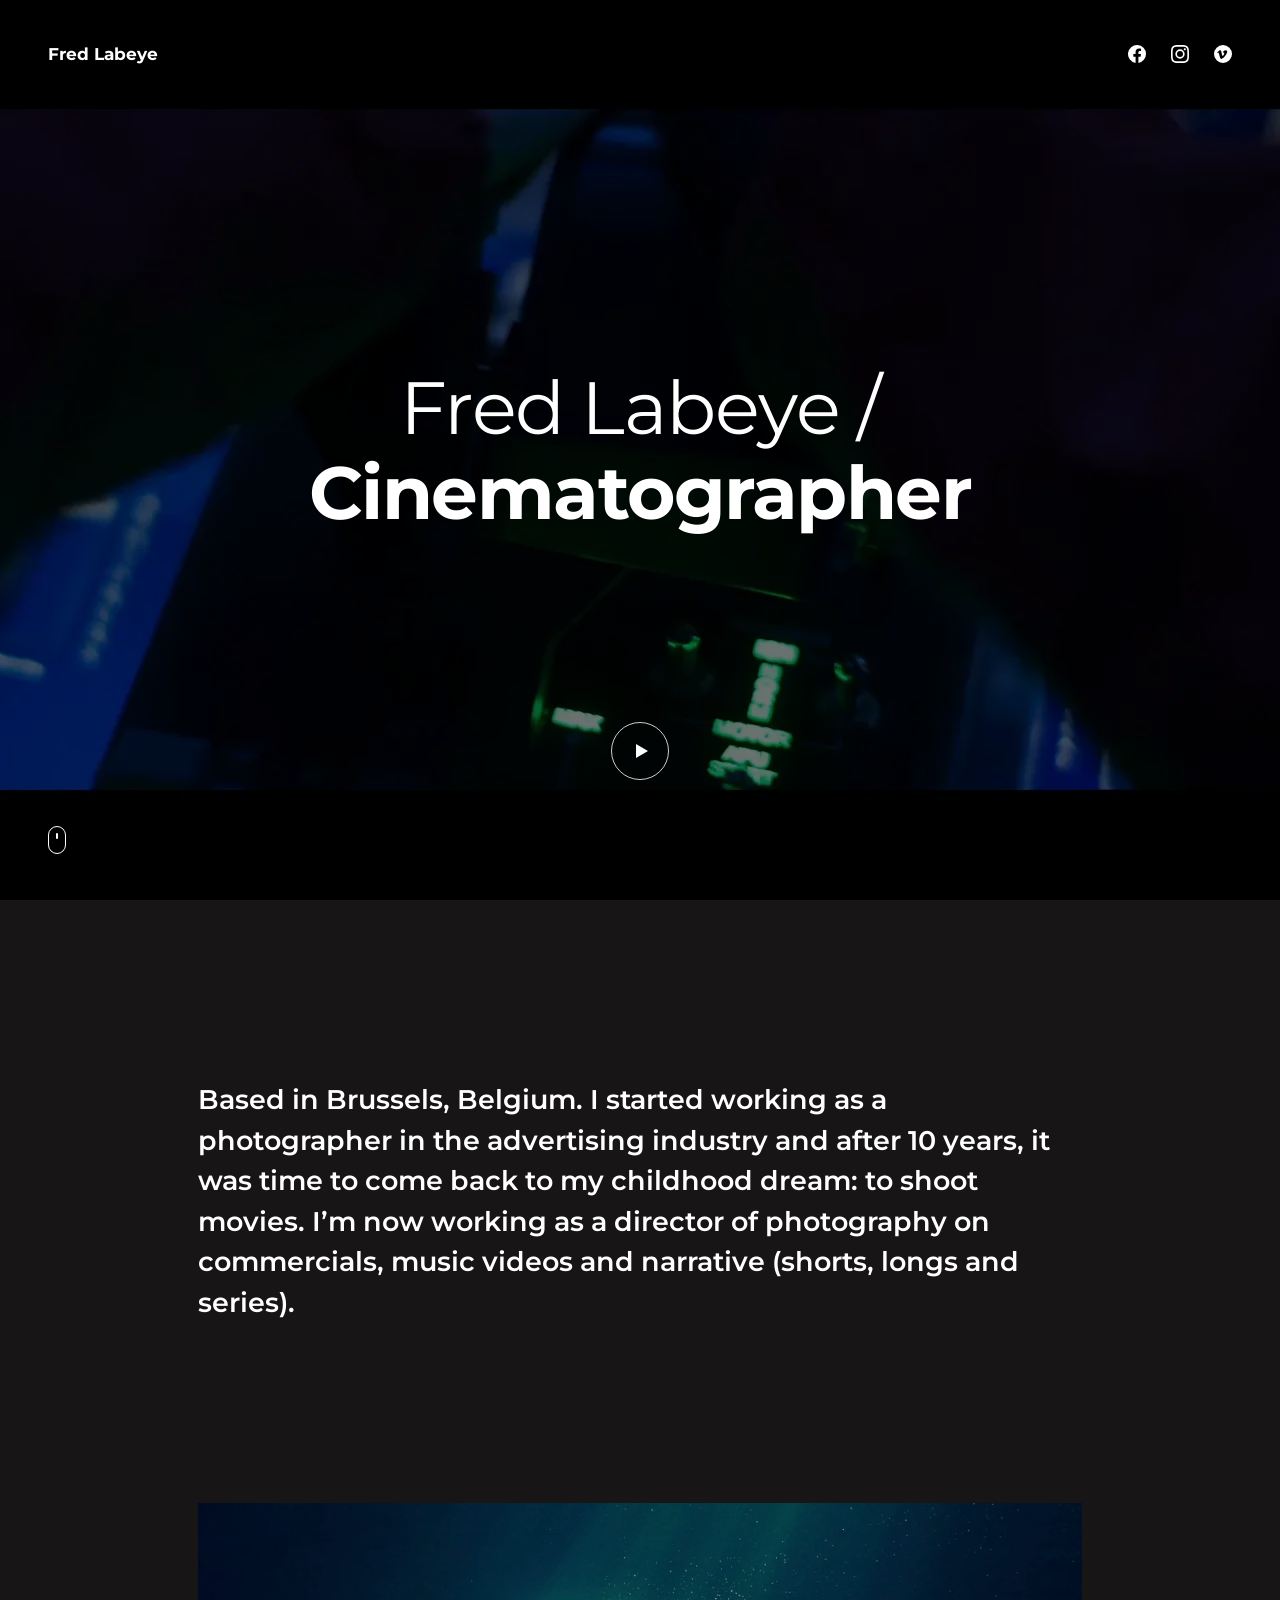
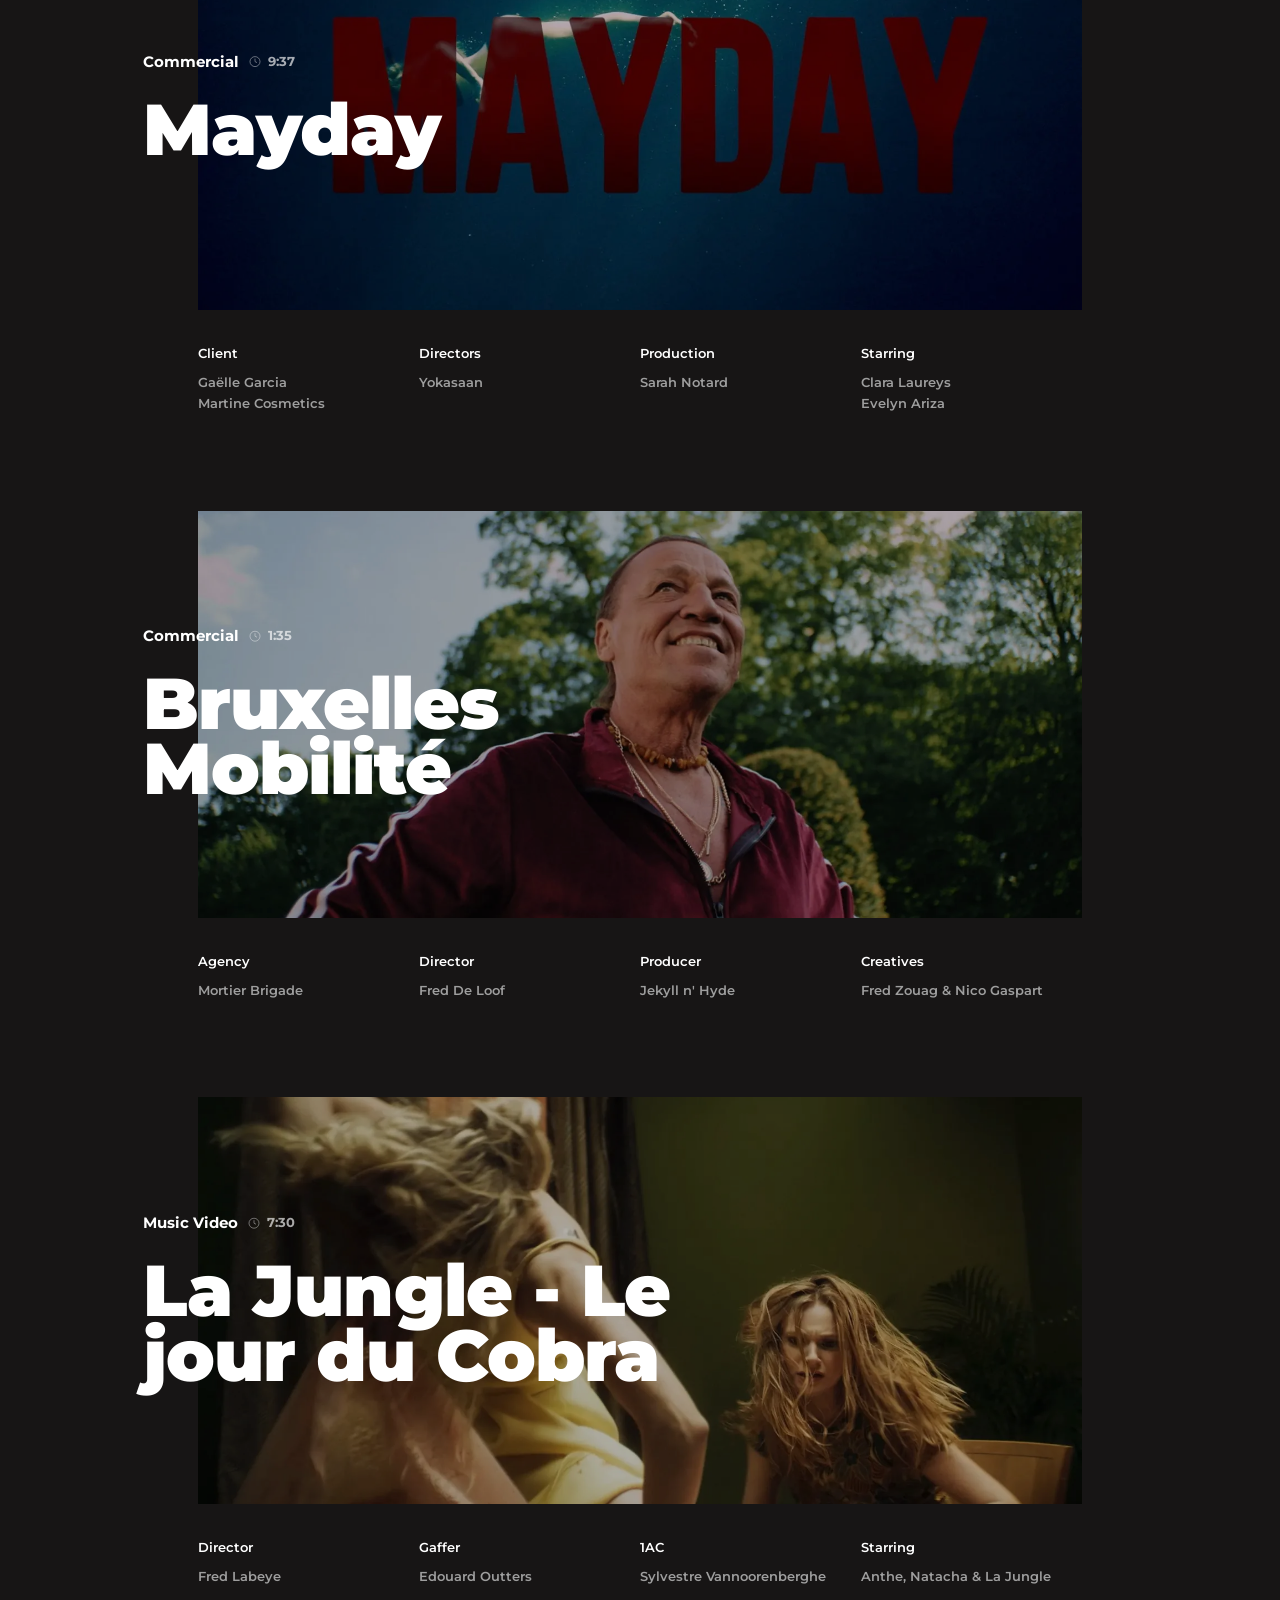
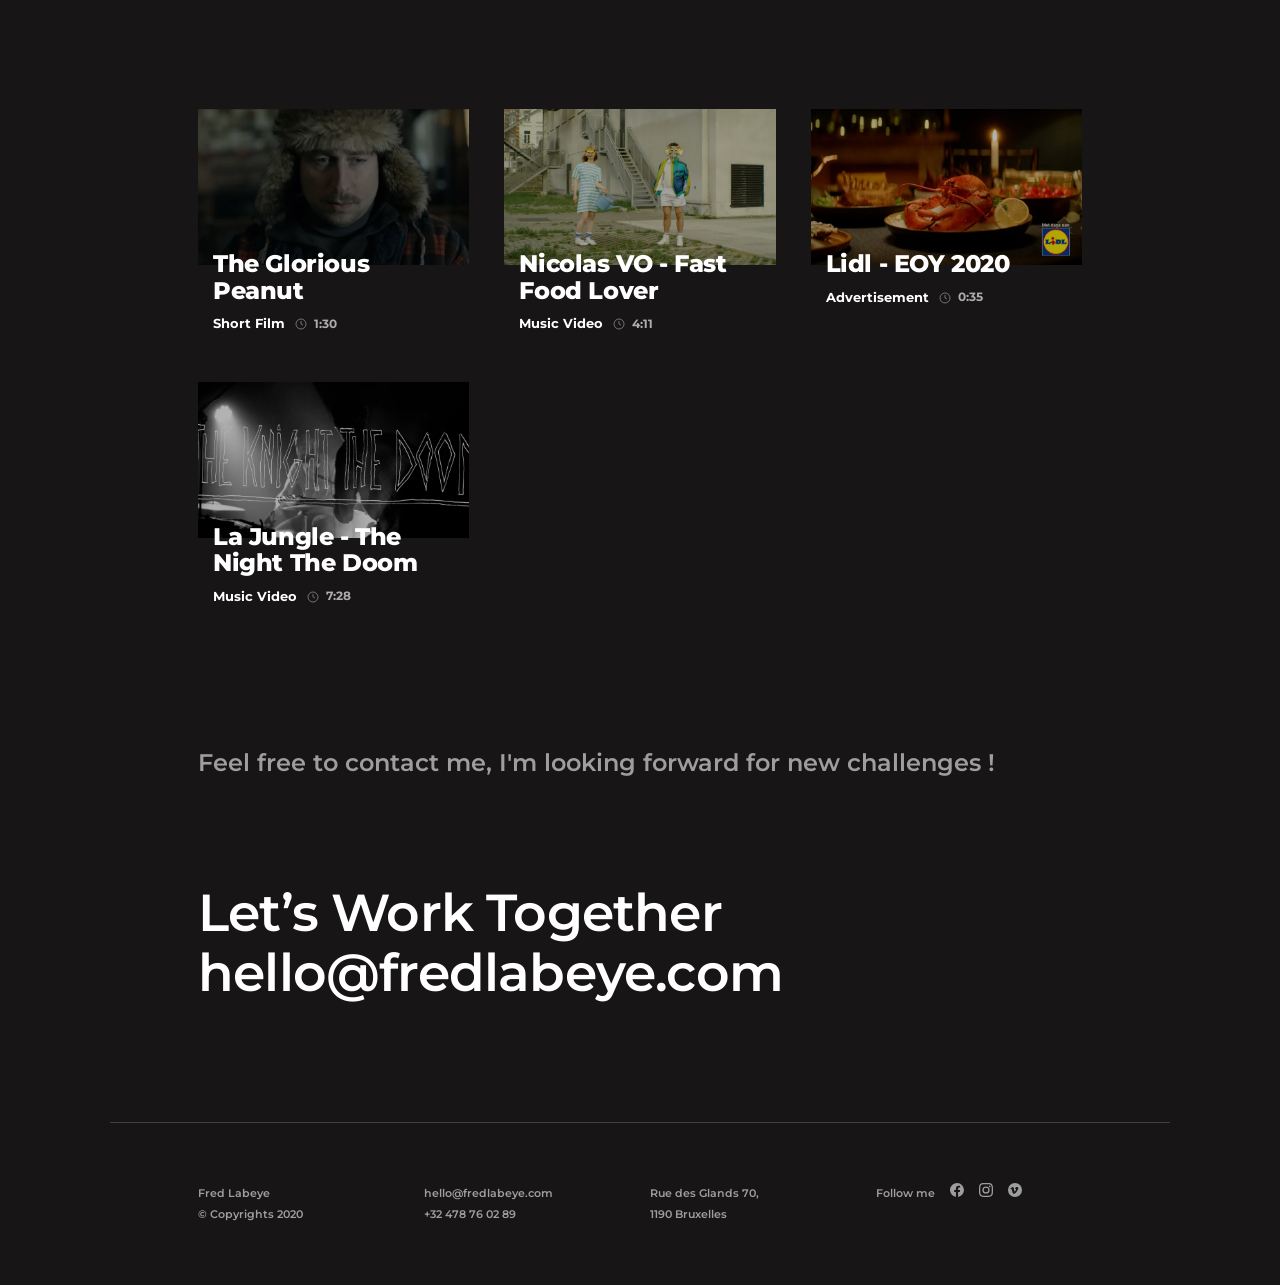
==== index.html @ 817fdd78 "Site statique fredlabeye.com : recopie à l'identique Page unique (reel, présentation, 3 projets mis " ====
<!doctype html>
<html lang="en">
<head>
<meta charset="utf-8">
<meta name="viewport" content="width=device-width, initial-scale=1">
<title>Fred Labeye - Cinematographer</title>
<meta name="description" content="Fred Labeye - Cinematographer - Director of photography. Based in Belgium, Brussels. Working on commercials, music videos and narrative (shorts, longs and series).">
<link rel="canonical" href="https://fredlabeye.com/">
<meta name="robots" content="index, follow, max-image-preview:large">
<meta property="og:type" content="website">
<meta property="og:title" content="Fred Labeye - Cinematographer">
<meta property="og:description" content="Fred Labeye - Cinematographer - Director of photography. Based in Belgium, Brussels. Working on commercials, music videos and narrative (shorts, longs and series).">
<meta property="og:url" content="https://fredlabeye.com/">
<meta property="og:image" content="https://fredlabeye.com/assets/img/og-image.jpg">
<meta name="twitter:card" content="summary_large_image">
<meta name="theme-color" content="#171515">
<link rel="icon" type="image/png" sizes="32x32" href="/favicon-32.png">
<link rel="apple-touch-icon" href="/apple-touch-icon.png">
<link rel="preload" href="/assets/fonts/montserrat-latin-600-normal.woff2" as="font" type="font/woff2" crossorigin>
<link rel="stylesheet" href="/assets/css/site.css?v=1">
<script type="application/ld+json">{"@context": "https://schema.org", "@type": "Person", "name": "Fred Labeye", "jobTitle": "Cinematographer – Director of photography", "url": "https://fredlabeye.com/", "email": "hello@fredlabeye.com", "telephone": "+32478760289", "address": {"@type": "PostalAddress", "streetAddress": "Rue des Glands 70", "postalCode": "1190", "addressLocality": "Bruxelles", "addressCountry": "BE"}, "sameAs": ["https://www.facebook.com/fred.labeye", "https://www.instagram.com/fredlabeye/", "https://vimeo.com/fredlabeye"], "worksFor": {"@type": "Organization", "name": "Jekyll N'Hyde", "url": "https://jekyllnhyde.com/"}, "subjectOf": [{"@type": "CreativeWork", "name": "Mayday", "genre": "Commercial", "url": "https://vimeo.com/953540602"}, {"@type": "CreativeWork", "name": "Bruxelles Mobilité", "genre": "Commercial", "url": "https://vimeo.com/566563575"}, {"@type": "CreativeWork", "name": "La Jungle - Le jour du Cobra", "genre": "Music Video", "url": "https://vimeo.com/566570354"}, {"@type": "CreativeWork", "name": "The Glorious Peanut", "genre": "Short Film", "url": "https://vimeo.com/425478869"}, {"@type": "CreativeWork", "name": "Nicolas VO - Fast Food Lover", "genre": "Music Video", "url": "https://vimeo.com/538309460"}, {"@type": "CreativeWork", "name": "Lidl - EOY 2020", "genre": "Advertisement", "url": "https://vimeo.com/538312959"}, {"@type": "CreativeWork", "name": "La Jungle - The Night The Doom", "genre": "Music Video", "url": "https://vimeo.com/538573461"}]}</script>
</head>
<body>
<header class="header"><a class="name" href="/">Fred Labeye</a><nav class="social" aria-label="Social"><a href="https://www.facebook.com/fred.labeye" target="_blank" rel="noopener" aria-label="Facebook"><svg class="icon" viewBox="0 0 24 24" aria-hidden="true"><path d="M24 12a12 12 0 1 0-13.9 11.9v-8.4H7.1V12h3V9.4c0-3 1.8-4.7 4.6-4.7 1.3 0 2.7.2 2.7.2v3h-1.5c-1.5 0-2 .9-2 1.9V12h3.4l-.5 3.5h-2.9v8.4A12 12 0 0 0 24 12z"/></svg></a><a href="https://www.instagram.com/fredlabeye/" target="_blank" rel="noopener" aria-label="Instagram"><svg class="icon" viewBox="0 0 24 24" aria-hidden="true"><path d="M12 2.2c3.2 0 3.6 0 4.8.1 3.3.1 4.8 1.7 4.9 4.9.1 1.3.1 1.6.1 4.8s0 3.6-.1 4.8c-.1 3.2-1.7 4.8-4.9 4.9-1.3.1-1.6.1-4.8.1s-3.6 0-4.8-.1c-3.3-.1-4.8-1.7-4.9-4.9C2.2 15.6 2.2 15.2 2.2 12s0-3.6.1-4.8C2.4 3.9 3.9 2.4 7.2 2.3 8.4 2.2 8.8 2.2 12 2.2zM12 0C8.7 0 8.3 0 7.1.1 2.7.3.3 2.7.1 7.1 0 8.3 0 8.7 0 12s0 3.7.1 4.9c.2 4.4 2.6 6.8 7 7 1.2.1 1.6.1 4.9.1s3.7 0 4.9-.1c4.4-.2 6.8-2.6 7-7 .1-1.2.1-1.6.1-4.9s0-3.7-.1-4.9c-.2-4.4-2.6-6.8-7-7C15.7 0 15.3 0 12 0zm0 5.8a6.2 6.2 0 1 0 0 12.4 6.2 6.2 0 0 0 0-12.4zM12 16a4 4 0 1 1 0-8 4 4 0 0 1 0 8zm6.4-11.8a1.4 1.4 0 1 0 0 2.9 1.4 1.4 0 0 0 0-2.9z"/></svg></a><a href="https://vimeo.com/fredlabeye" target="_blank" rel="noopener" aria-label="Vimeo"><svg class="icon" viewBox="0 0 24 24" aria-hidden="true"><path d="M12 0a12 12 0 1 0 0 24 12 12 0 0 0 0-24zm5.6 9.1c-.1 1.4-1 3.3-2.9 5.7-1.9 2.5-3.5 3.7-4.8 3.7-.8 0-1.5-.7-2-2.2l-1.1-4c-.4-1.5-.8-2.2-1.3-2.2-.1 0-.4.2-1 .7l-.6-.8c.7-.6 1.3-1.2 2-1.8.9-.8 1.6-1.2 2-1.2 1.1-.1 1.7.6 2 2.2.3 1.7.5 2.8.6 3.2.3 1.4.7 2.1 1 2.1.3 0 .7-.4 1.3-1.3.6-.9.9-1.6.9-2.1.1-.8-.2-1.2-.9-1.2-.3 0-.7.1-1 .2.7-2.2 2-3.2 3.9-3.2 1.4.1 2 1 1.9 2.4z"/></svg></a></nav></header>
<main>
<section class="reel" data-full="assets/media/reel.mp4" tabindex="0" aria-label="Play the showreel with sound">
<img class="reel-poster" src="assets/img/reel-poster.webp" alt="" fetchpriority="high"><video autoplay muted loop playsinline src="assets/media/reel-bg.mp4"></video>
<h1 class="reel-title"><span class="t1">Fred Labeye /</span><span class="t2">Cinematographer</span></h1>
<span class="reel-play" aria-hidden="true"></span>
<span class="reel-scroll" aria-hidden="true"></span>
<button class="reel-close" aria-label="Close the showreel">&times;</button>
</section>
<section class="about wrap"><p>Based in Brussels, Belgium. I started working as a photographer in the advertising industry and after 10 years, it was time to come back to my childhood dream: to shoot movies. I’m now working as a director of photography on commercials, music videos and narrative (shorts, longs and series).</p></section>
<section class="featured wrap" aria-label="Featured work">
<article class="case">
<a class="preview" href="https://vimeo.com/953540602" data-preview data-vimeo="953540602" aria-label="Play Mayday">
<div class="media"><img src="assets/img/mayday.webp" width="1595" height="900" loading="lazy" decoding="async" alt="Mayday – commercial, cinematography by Fred Labeye"><video muted loop playsinline preload="none" data-src="assets/media/mayday.mp4"></video></div>
<div class="case-title"><div class="type-length"><span class="type">Commercial</span><span class="length"><svg viewBox="0 0 24 24" aria-hidden="true" fill="none" stroke="currentColor" stroke-width="2"><circle cx="12" cy="12" r="10"/><path d="M12 6v6l4 2"/></svg>9:37</span></div><h2>Mayday</h2></div>
</a>
<div class="infos"><div class="col"><span class="cap">Client</span><span class="val">Gaëlle Garcia</span><span class="val">Martine Cosmetics</span></div><div class="col"><span class="cap">Directors</span><span class="val">Yokasaan</span></div><div class="col"><span class="cap">Production</span><span class="val">Sarah Notard</span></div><div class="col"><span class="cap">Starring</span><span class="val">Clara Laureys</span><span class="val">Evelyn Ariza</span></div></div>
</article><article class="case">
<a class="preview" href="https://vimeo.com/566563575" data-preview data-vimeo="566563575" aria-label="Play Bruxelles Mobilité">
<div class="media"><img src="assets/img/bruxelles-mobilite.webp" width="1593" height="900" loading="lazy" decoding="async" alt="Bruxelles Mobilité – commercial, cinematography by Fred Labeye"><video muted loop playsinline preload="none" data-src="assets/media/bruxelles-mobilite.mp4"></video></div>
<div class="case-title"><div class="type-length"><span class="type">Commercial</span><span class="length"><svg viewBox="0 0 24 24" aria-hidden="true" fill="none" stroke="currentColor" stroke-width="2"><circle cx="12" cy="12" r="10"/><path d="M12 6v6l4 2"/></svg>1:35</span></div><h2>Bruxelles Mobilité</h2></div>
</a>
<div class="infos"><div class="col"><span class="cap">Agency</span><span class="val">Mortier Brigade</span></div><div class="col"><span class="cap">Director</span><span class="val">Fred De Loof</span></div><div class="col"><span class="cap">Producer</span><span class="val">Jekyll n&#x27; Hyde</span></div><div class="col"><span class="cap">Creatives</span><span class="val">Fred Zouag &amp; Nico Gaspart</span></div></div>
</article><article class="case">
<a class="preview" href="https://vimeo.com/566570354" data-preview data-vimeo="566570354" aria-label="Play La Jungle - Le jour du Cobra">
<div class="media"><img src="assets/img/la-jungle-le-jour-du-cobra.webp" width="1595" height="900" loading="lazy" decoding="async" alt="La Jungle - Le jour du Cobra – music video, cinematography by Fred Labeye"><video muted loop playsinline preload="none" data-src="assets/media/la-jungle-le-jour-du-cobra.mp4"></video></div>
<div class="case-title"><div class="type-length"><span class="type">Music Video</span><span class="length"><svg viewBox="0 0 24 24" aria-hidden="true" fill="none" stroke="currentColor" stroke-width="2"><circle cx="12" cy="12" r="10"/><path d="M12 6v6l4 2"/></svg>7:30</span></div><h2>La Jungle - Le jour du Cobra</h2></div>
</a>
<div class="infos"><div class="col"><span class="cap">Director</span><span class="val">Fred Labeye</span></div><div class="col"><span class="cap">Gaffer</span><span class="val">Edouard Outters</span></div><div class="col"><span class="cap">1AC</span><span class="val">Sylvestre Vannoorenberghe</span></div><div class="col"><span class="cap">Starring</span><span class="val">Anthe, Natacha &amp; La Jungle</span></div></div>
</article>
</section>
<section class="others wrap" aria-label="More work">
<a class="thumb" href="https://vimeo.com/425478869" data-preview data-vimeo="425478869" aria-label="Play The Glorious Peanut">
<div class="media"><img src="assets/img/the-glorious-peanut.webp" width="800" height="452" loading="lazy" decoding="async" alt="The Glorious Peanut – short film, cinematography by Fred Labeye"><video muted loop playsinline preload="none" data-src="assets/media/the-glorious-peanut.mp4"></video></div>
<h3>The Glorious Peanut</h3><div class="type-length"><span class="type">Short Film</span><span class="length"><svg viewBox="0 0 24 24" aria-hidden="true" fill="none" stroke="currentColor" stroke-width="2"><circle cx="12" cy="12" r="10"/><path d="M12 6v6l4 2"/></svg>1:30</span></div>
</a><a class="thumb" href="https://vimeo.com/538309460" data-preview data-vimeo="538309460" aria-label="Play Nicolas VO - Fast Food Lover">
<div class="media"><img src="assets/img/nicolas-vo-fast-food-lover.webp" width="800" height="452" loading="lazy" decoding="async" alt="Nicolas VO - Fast Food Lover – music video, cinematography by Fred Labeye"><video muted loop playsinline preload="none" data-src="assets/media/nicolas-vo-fast-food-lover.mp4"></video></div>
<h3>Nicolas VO - Fast Food Lover</h3><div class="type-length"><span class="type">Music Video</span><span class="length"><svg viewBox="0 0 24 24" aria-hidden="true" fill="none" stroke="currentColor" stroke-width="2"><circle cx="12" cy="12" r="10"/><path d="M12 6v6l4 2"/></svg>4:11</span></div>
</a><a class="thumb" href="https://vimeo.com/538312959" data-preview data-vimeo="538312959" aria-label="Play Lidl - EOY 2020">
<div class="media"><img src="assets/img/lidl-eoy-2020.webp" width="800" height="452" loading="lazy" decoding="async" alt="Lidl - EOY 2020 – advertisement, cinematography by Fred Labeye"><video muted loop playsinline preload="none" data-src="assets/media/lidl-eoy-2020.mp4"></video></div>
<h3>Lidl - EOY 2020</h3><div class="type-length"><span class="type">Advertisement</span><span class="length"><svg viewBox="0 0 24 24" aria-hidden="true" fill="none" stroke="currentColor" stroke-width="2"><circle cx="12" cy="12" r="10"/><path d="M12 6v6l4 2"/></svg>0:35</span></div>
</a><a class="thumb" href="https://vimeo.com/538573461" data-preview data-vimeo="538573461" aria-label="Play La Jungle - The Night The Doom">
<div class="media"><img src="assets/img/la-jungle-the-night-the-doom.webp" width="800" height="452" loading="lazy" decoding="async" alt="La Jungle - The Night The Doom – music video, cinematography by Fred Labeye"><video muted loop playsinline preload="none" data-src="assets/media/la-jungle-the-night-the-doom.mp4"></video></div>
<h3>La Jungle - The Night The Doom</h3><div class="type-length"><span class="type">Music Video</span><span class="length"><svg viewBox="0 0 24 24" aria-hidden="true" fill="none" stroke="currentColor" stroke-width="2"><circle cx="12" cy="12" r="10"/><path d="M12 6v6l4 2"/></svg>7:28</span></div>
</a>
</section>
<section class="outro wrap"><p>Feel free to contact me, I&#x27;m looking forward for new challenges !</p></section>
<section class="contact wrap"><h2>Let’s Work Together</h2><a class="big" href="mailto:hello@fredlabeye.com">hello@fredlabeye.com</a></section>
</main>
<footer class="footer"><div class="wrap">
<div>Fred Labeye<br>© Copyrights 2020</div>
<div><a href="mailto:hello@fredlabeye.com">hello@fredlabeye.com</a><br><a href="tel:+32478760289">+32 478 76 02 89</a></div>
<address style="font-style:normal">Rue des Glands 70,<br>1190 Bruxelles</address>
<div class="follow">Follow me <div class="social"><a href="https://www.facebook.com/fred.labeye" target="_blank" rel="noopener" aria-label="Facebook"><svg class="icon" viewBox="0 0 24 24" aria-hidden="true"><path d="M24 12a12 12 0 1 0-13.9 11.9v-8.4H7.1V12h3V9.4c0-3 1.8-4.7 4.6-4.7 1.3 0 2.7.2 2.7.2v3h-1.5c-1.5 0-2 .9-2 1.9V12h3.4l-.5 3.5h-2.9v8.4A12 12 0 0 0 24 12z"/></svg></a><a href="https://www.instagram.com/fredlabeye/" target="_blank" rel="noopener" aria-label="Instagram"><svg class="icon" viewBox="0 0 24 24" aria-hidden="true"><path d="M12 2.2c3.2 0 3.6 0 4.8.1 3.3.1 4.8 1.7 4.9 4.9.1 1.3.1 1.6.1 4.8s0 3.6-.1 4.8c-.1 3.2-1.7 4.8-4.9 4.9-1.3.1-1.6.1-4.8.1s-3.6 0-4.8-.1c-3.3-.1-4.8-1.7-4.9-4.9C2.2 15.6 2.2 15.2 2.2 12s0-3.6.1-4.8C2.4 3.9 3.9 2.4 7.2 2.3 8.4 2.2 8.8 2.2 12 2.2zM12 0C8.7 0 8.3 0 7.1.1 2.7.3.3 2.7.1 7.1 0 8.3 0 8.7 0 12s0 3.7.1 4.9c.2 4.4 2.6 6.8 7 7 1.2.1 1.6.1 4.9.1s3.7 0 4.9-.1c4.4-.2 6.8-2.6 7-7 .1-1.2.1-1.6.1-4.9s0-3.7-.1-4.9c-.2-4.4-2.6-6.8-7-7C15.7 0 15.3 0 12 0zm0 5.8a6.2 6.2 0 1 0 0 12.4 6.2 6.2 0 0 0 0-12.4zM12 16a4 4 0 1 1 0-8 4 4 0 0 1 0 8zm6.4-11.8a1.4 1.4 0 1 0 0 2.9 1.4 1.4 0 0 0 0-2.9z"/></svg></a><a href="https://vimeo.com/fredlabeye" target="_blank" rel="noopener" aria-label="Vimeo"><svg class="icon" viewBox="0 0 24 24" aria-hidden="true"><path d="M12 0a12 12 0 1 0 0 24 12 12 0 0 0 0-24zm5.6 9.1c-.1 1.4-1 3.3-2.9 5.7-1.9 2.5-3.5 3.7-4.8 3.7-.8 0-1.5-.7-2-2.2l-1.1-4c-.4-1.5-.8-2.2-1.3-2.2-.1 0-.4.2-1 .7l-.6-.8c.7-.6 1.3-1.2 2-1.8.9-.8 1.6-1.2 2-1.2 1.1-.1 1.7.6 2 2.2.3 1.7.5 2.8.6 3.2.3 1.4.7 2.1 1 2.1.3 0 .7-.4 1.3-1.3.6-.9.9-1.6.9-2.1.1-.8-.2-1.2-.9-1.2-.3 0-.7.1-1 .2.7-2.2 2-3.2 3.9-3.2 1.4.1 2 1 1.9 2.4z"/></svg></a></div></div>
</div></footer>
<div class="player" role="dialog" aria-modal="true" aria-label="Video player"><button class="player-close" aria-label="Close">&times;</button><div class="player-frame"></div><div class="infos"></div></div>
<script src="/assets/js/site.js?v=1" defer></script>
</body>
</html>
---- assets/css/site.css ----
/* fredlabeye.com — feuille de style unique */

@font-face{font-family:"Montserrat";font-weight:400;font-display:swap;src:url(../fonts/montserrat-latin-400-normal.woff2) format("woff2")}
@font-face{font-family:"Montserrat";font-weight:600;font-display:swap;src:url(../fonts/montserrat-latin-600-normal.woff2) format("woff2")}
@font-face{font-family:"Montserrat";font-weight:700;font-display:swap;src:url(../fonts/montserrat-latin-700-normal.woff2) format("woff2")}
@font-face{font-family:"Montserrat";font-weight:800;font-display:swap;src:url(../fonts/montserrat-latin-800-normal.woff2) format("woff2")}
@font-face{font-family:"Montserrat";font-weight:900;font-display:swap;src:url(../fonts/montserrat-latin-900-normal.woff2) format("woff2")}

:root{--bg:#171515;--fg:#fff;--muted:#9e9e9e;--line:rgba(255,255,255,.18);--wrap:884px}
*,*::before,*::after{box-sizing:border-box}
html{-webkit-text-size-adjust:100%}
body{margin:0;background:var(--bg);color:var(--fg);font:600 15px/24px "Montserrat",system-ui,sans-serif;-webkit-font-smoothing:antialiased}
img,video,iframe{display:block;max-width:100%}
a{color:inherit;text-decoration:none}
a:focus-visible,button:focus-visible{outline:2px solid #fff;outline-offset:4px}
button{font:inherit;color:inherit;background:none;border:0;padding:0;cursor:pointer}
.wrap{max-width:var(--wrap);margin:0 auto;padding:0 20px;box-sizing:content-box}
.icon{width:18px;height:18px;fill:currentColor;display:block}
.sr-only{position:absolute;width:1px;height:1px;overflow:hidden;clip:rect(0 0 0 0);white-space:nowrap}

/* En-tête */
.header{position:absolute;top:0;left:0;right:0;z-index:5;display:flex;justify-content:space-between;align-items:center;padding:42px 48px 0}
.header .name{font-size:17px;font-weight:700}
.social{display:flex;gap:25px}
.social a{opacity:1;transition:opacity .2s}
.social a:hover{opacity:.6}

/* Reel d'introduction */
.reel{position:relative;height:100vh;min-height:560px;display:flex;align-items:center;justify-content:center;overflow:hidden;cursor:pointer;background:#000}
.reel video,.reel .reel-poster{position:absolute;inset:0;width:100%;height:100%;object-fit:cover}
.reel::after{content:"";position:absolute;inset:0;background:#000;opacity:.55;transition:opacity .4s}
.reel-title{position:relative;z-index:2;text-align:center;margin:0;font-size:74px;line-height:1.15;letter-spacing:-1.5px;pointer-events:none;transition:opacity .4s}
.reel-title span{display:block}
.reel-title .t1{font-weight:400}
.reel-title .t2{font-weight:700}
.reel-play{position:absolute;z-index:2;left:50%;bottom:120px;transform:translateX(-50%);width:58px;height:58px;border:1px solid rgba(255,255,255,.8);border-radius:50%;display:flex;align-items:center;justify-content:center;transition:background .25s,opacity .4s}
.reel-play::before{content:"";border-style:solid;border-width:7px 0 7px 12px;border-color:transparent transparent transparent #fff;margin-left:3px}
.reel:hover .reel-play{background:rgba(255,255,255,.12)}
.reel-scroll{position:absolute;z-index:2;left:48px;bottom:46px;width:18px;height:28px;border:1.5px solid #fff;border-radius:9px}
.reel-scroll::after{content:"";position:absolute;left:50%;top:6px;width:2px;height:6px;margin-left:-1px;background:#fff;border-radius:1px;animation:wheel 1.8s infinite}
@keyframes wheel{0%{opacity:0;transform:translateY(-3px)}40%{opacity:1}100%{opacity:0;transform:translateY(5px)}}
.reel.full::after,.reel.full .reel-title,.reel.full .reel-play,.reel.full .reel-scroll{opacity:0}
.reel-close{position:absolute;z-index:3;top:34px;right:44px;width:40px;height:40px;font-size:34px;line-height:40px;text-align:center;display:none}
.reel.full .reel-close{display:block}
.reel.full{cursor:default}

/* Présentation */
.about{margin-top:180px;font-size:27px;line-height:1.5}
.about p{margin:0}

/* Projets mis en avant */
.featured{margin-top:180px}
.case{margin-bottom:95px}
.case:last-child{margin-bottom:0}
.preview{position:relative;display:block;width:100%;text-align:left}
.media{position:relative;aspect-ratio:884/407;overflow:hidden;background:#000}
.media img,.media video{position:absolute;inset:0;width:100%;height:100%;object-fit:cover}
.media video{opacity:0;transition:opacity .8s cubic-bezier(.2,.3,0,.85)}
.media::after{content:"";position:absolute;inset:0;background:#000;opacity:.3;transition:opacity .3s}
.preview:hover .media video,.thumb:hover .media video{opacity:1}
.preview:hover .media::after{opacity:.15}
.case-title{position:absolute;left:-55px;top:50%;transform:translateY(-50%);pointer-events:none;max-width:550px}
.type-length{display:flex;align-items:center;font-size:15px;line-height:1.2;font-weight:700;margin-bottom:26px}
.length{display:flex;align-items:center;gap:7px;margin-left:10px;font-size:13px;color:rgba(255,255,255,.65)}
.length svg{width:12px;height:12px;opacity:.6}
.case h2{margin:0;font-size:72px;line-height:.9;font-weight:900;letter-spacing:-1px}
.infos{display:flex;flex-wrap:wrap;gap:20px 0;margin-top:35px}
.infos .col{flex:1 1 0;min-width:120px;line-height:1.3;padding-right:20px}
.infos .cap{display:block;font-size:13px;color:#fff;margin-bottom:12px}
.infos .val{display:block;font-size:13px;color:var(--muted);margin-bottom:4px}

/* Autres projets */
.others{margin-top:120px;display:grid;grid-template-columns:repeat(3,1fr);gap:50px 35px}
.thumb{display:block;text-align:left}
.thumb .media{aspect-ratio:271/156}
.thumb h3{margin:-14px 15px 0;position:relative;font-size:24px;line-height:1.1;font-weight:800;letter-spacing:-.4px}
.thumb .type-length{margin:12px 15px 0;font-size:13px}
.thumb .length{font-size:12px}

/* Contact */
.outro{margin-top:140px;font-size:24px;line-height:1.6;color:var(--muted)}
.outro p{margin:0}
.contact{margin-top:100px}
.contact h2,.contact a.big{display:block;margin:0;font-size:52px;line-height:1.15;font-weight:600;letter-spacing:-.8px}
.contact a.big:hover{opacity:.7}
.footer{margin:120px auto 0;max-width:1060px;border-top:1px solid var(--line);padding:60px 0 60px}
.footer .wrap{display:grid;grid-template-columns:repeat(4,1fr);gap:20px;font-size:11px;line-height:1.9;color:var(--muted)}
.footer .wrap>div:first-child{color:var(--muted)}
.footer a:hover{color:#fff}
.footer .follow{display:flex;align-items:flex-start;gap:15px}
.footer .follow .social{gap:15px}
.footer .follow .icon{width:14px;height:14px}

/* Lecteur plein écran */
.player{position:fixed;inset:0;z-index:50;background:#000;display:none;flex-direction:column;align-items:center;justify-content:center;padding:70px 20px 30px}
.player.open{display:flex}
.player-frame{width:min(100%,calc((100vh - 180px)*16/9));aspect-ratio:16/9}
.player-frame iframe{width:100%;height:100%;border:0}
.player-close{position:absolute;top:24px;right:34px;width:44px;height:44px;font-size:34px;line-height:44px;color:#fff;text-align:center}
.player-close:hover{opacity:.6}
.player .infos{width:min(100%,calc((100vh - 180px)*16/9));margin-top:25px}

/* Tablette */
@media (max-width:1100px){
  .case-title{left:25px;top:auto;bottom:30px;transform:none}
  .case h2{font-size:56px}
  .reel-title{font-size:60px}
}
/* Mobile */
@media (max-width:767px){
  .header{padding:24px 20px 0}
  .reel{height:auto;min-height:0;padding:200px 0 160px}
  .reel-title{font-size:38px;letter-spacing:-.8px}
  .reel-play{bottom:60px}
  .reel-scroll{left:50%;margin-left:-9px;bottom:20px;display:none}
  .about{margin-top:100px;font-size:17px;line-height:1.6}
  .featured{margin-top:100px}
  .case{margin-bottom:60px}
  .case-title{position:static;transform:none;margin-top:18px;max-width:none}
  .case h2{font-size:34px;line-height:1}
  .type-length{margin-bottom:10px}
  .infos{display:none}
  .others{grid-template-columns:1fr;gap:40px;margin-top:70px}
  .outro{margin-top:90px;font-size:18px}
  .contact{margin-top:60px}
  .contact h2,.contact a.big{font-size:28px}
  .footer{margin-top:80px;padding:40px 20px}
  .footer .wrap{grid-template-columns:1fr 1fr;padding:0}
  .player .infos{display:none}
}
@media (prefers-reduced-motion:reduce){*{transition:none!important;animation:none!important}}
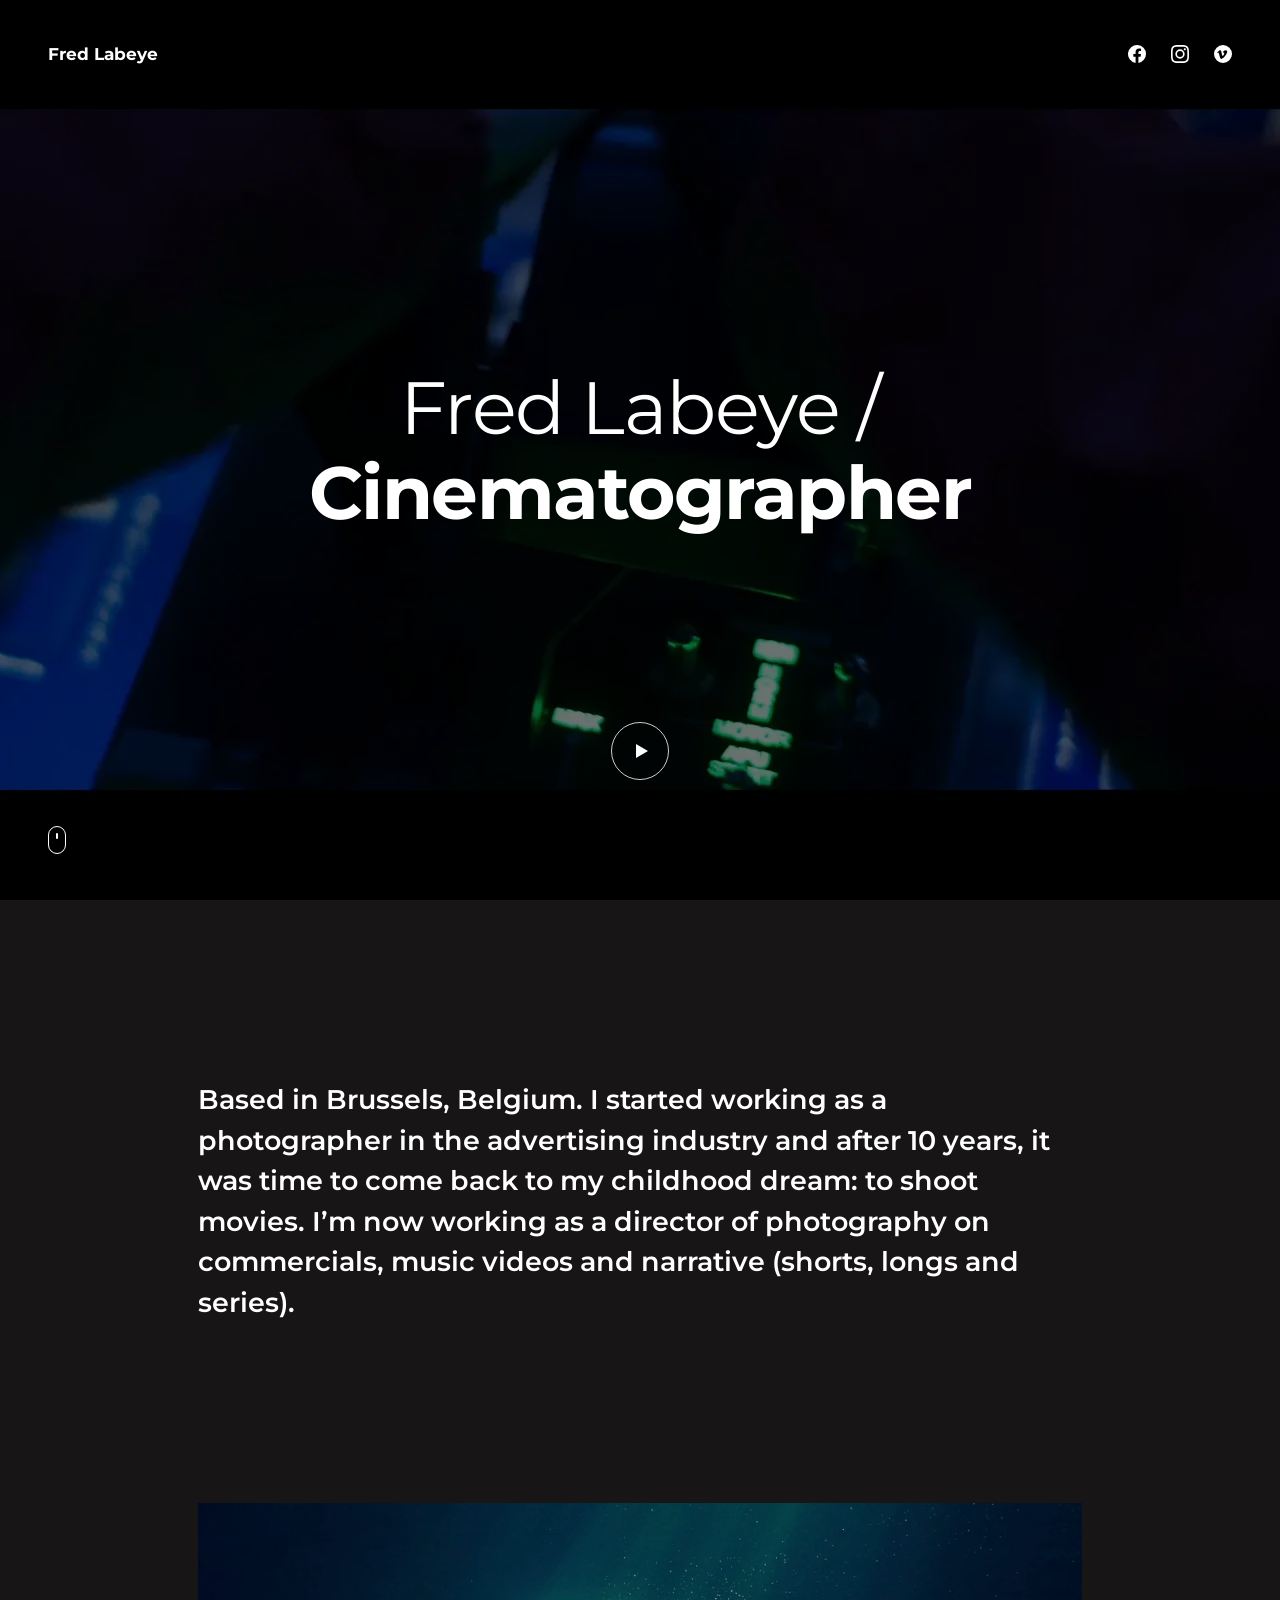
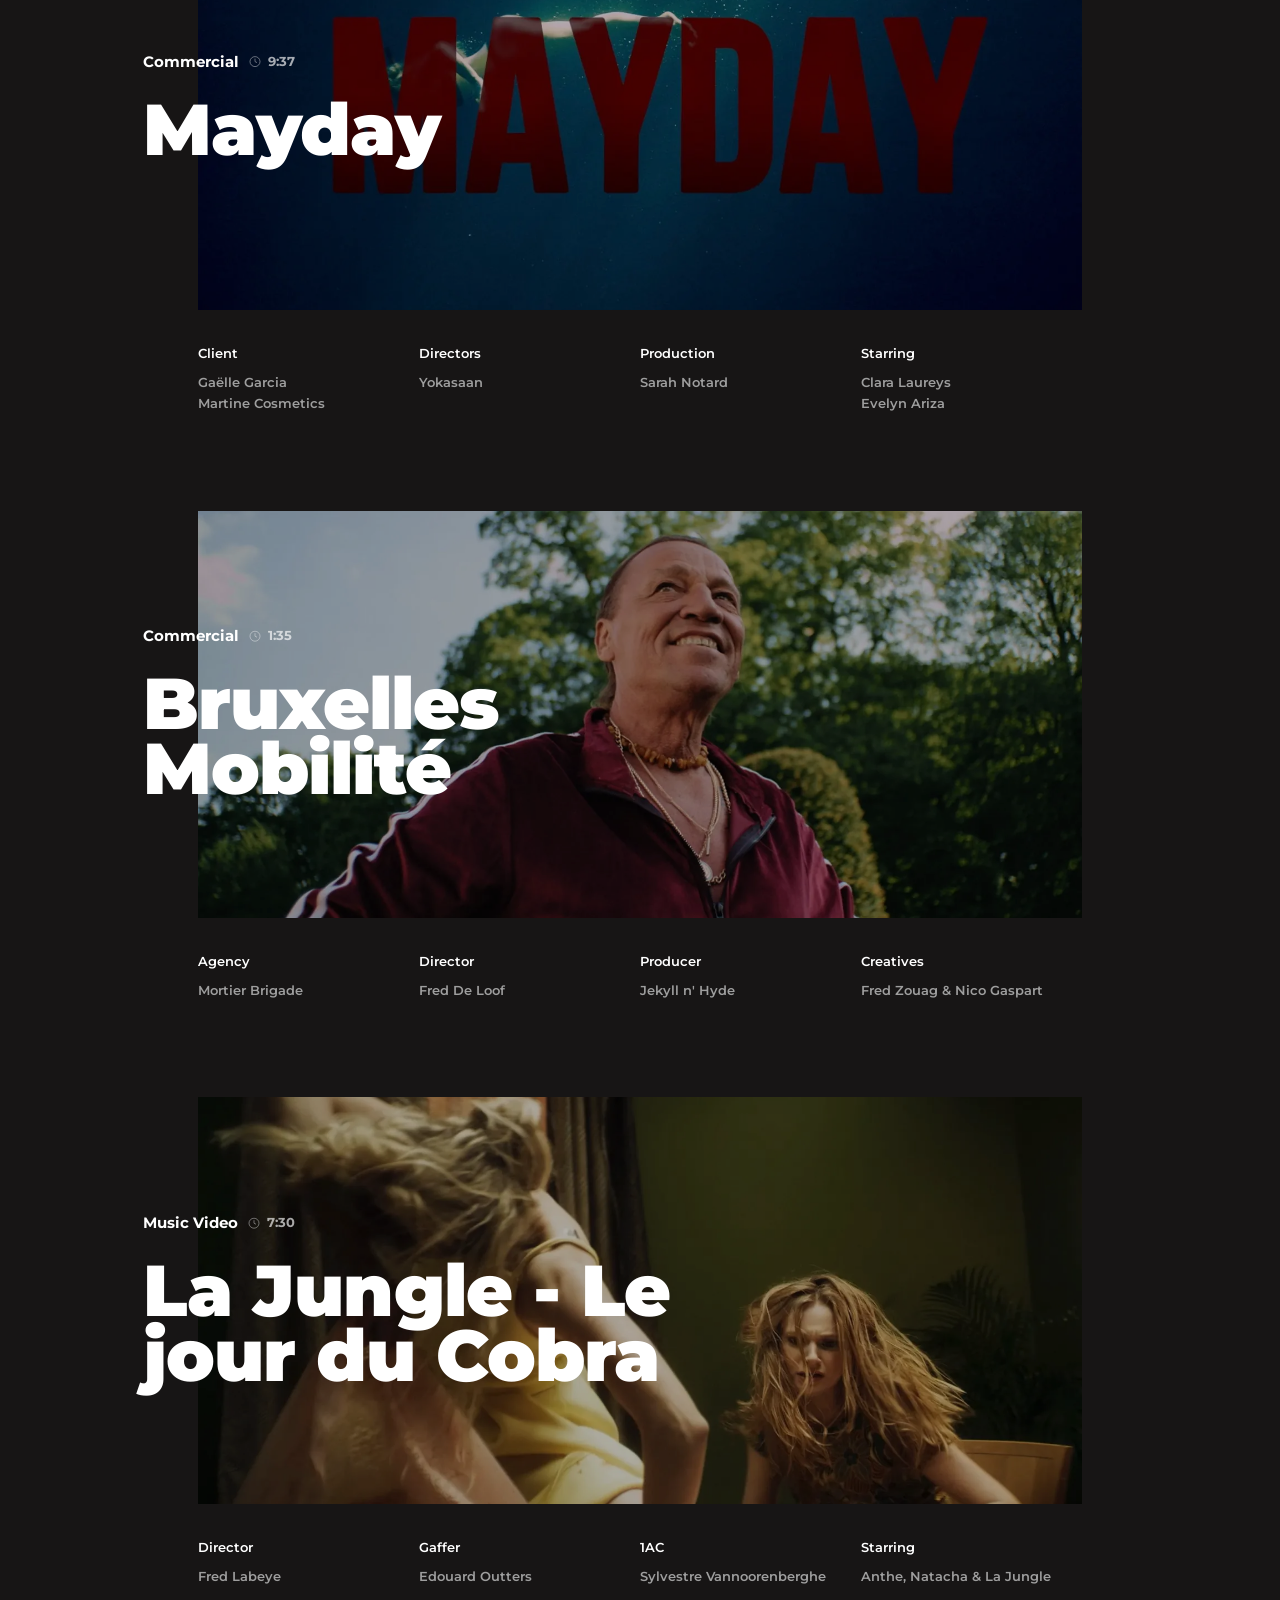
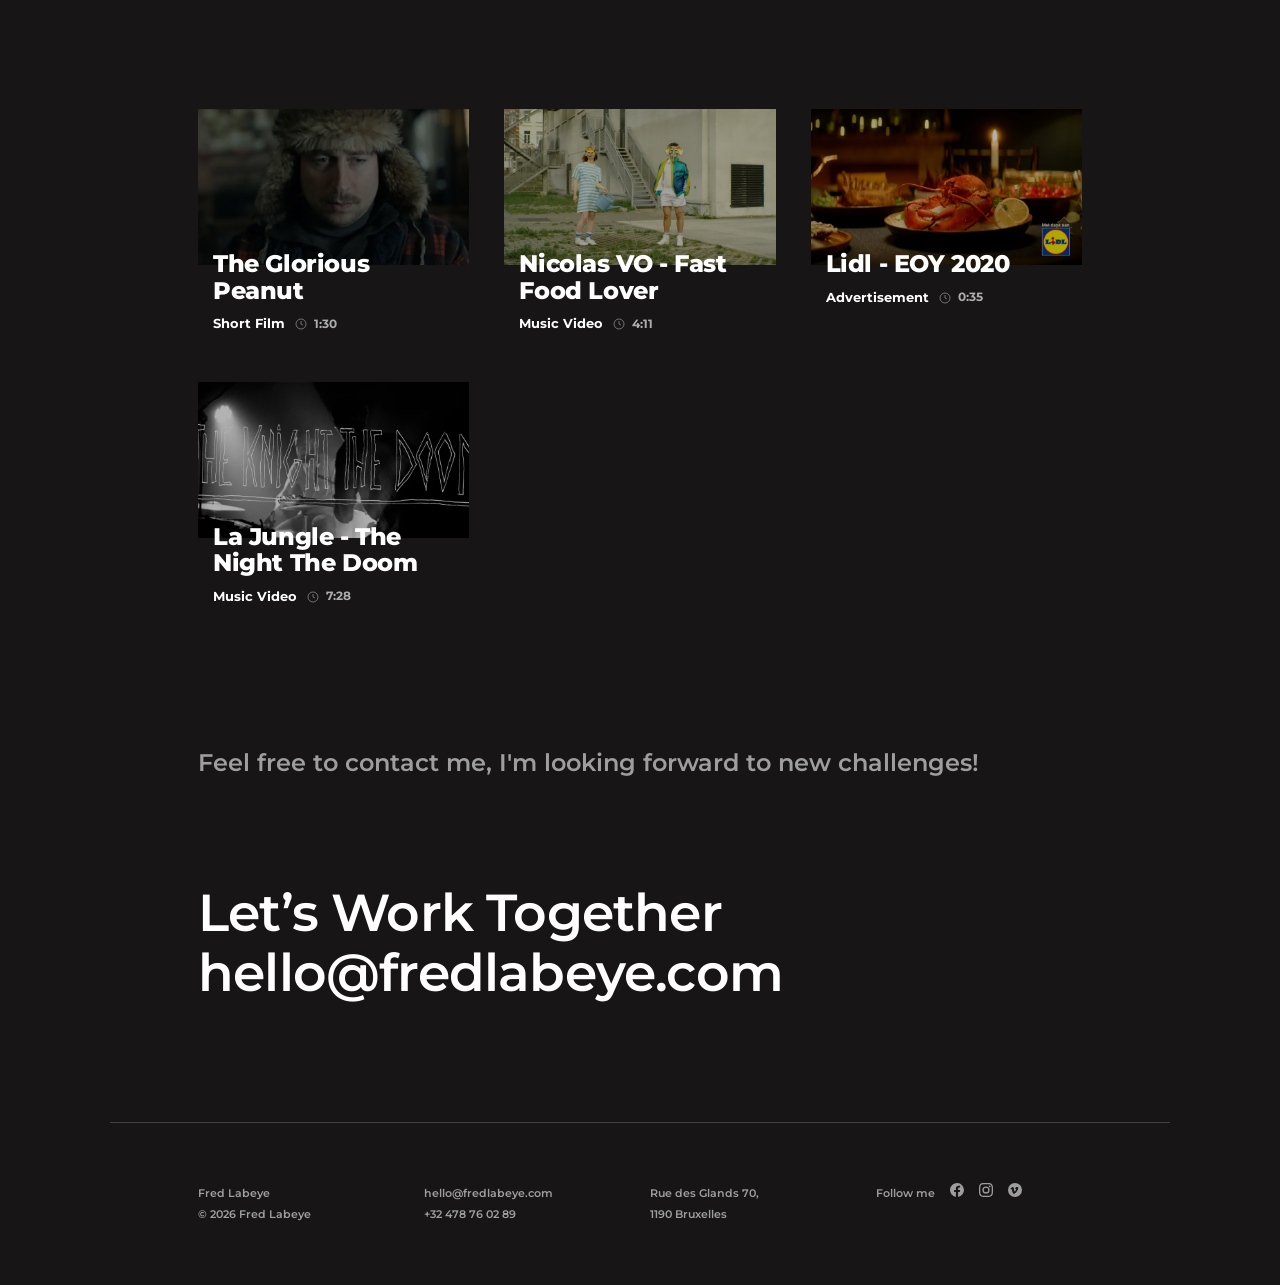
==== commit 58075087: "Textes : « looking forward to », mention © 2026 Co-Authored-By: Claude Opus 5.5 <noreply@anthropic.c" ====
--- a/index.html
+++ b/index.html
@@ -67,11 +67,11 @@
 <h3>La Jungle - The Night The Doom</h3><div class="type-length"><span class="type">Music Video</span><span class="length"><svg viewBox="0 0 24 24" aria-hidden="true" fill="none" stroke="currentColor" stroke-width="2"><circle cx="12" cy="12" r="10"/><path d="M12 6v6l4 2"/></svg>7:28</span></div>
 </a>
 </section>
-<section class="outro wrap"><p>Feel free to contact me, I&#x27;m looking forward for new challenges !</p></section>
+<section class="outro wrap"><p>Feel free to contact me, I&#x27;m looking forward to new challenges!</p></section>
 <section class="contact wrap"><h2>Let’s Work Together</h2><a class="big" href="mailto:hello@fredlabeye.com">hello@fredlabeye.com</a></section>
 </main>
 <footer class="footer"><div class="wrap">
-<div>Fred Labeye<br>© Copyrights 2020</div>
+<div>Fred Labeye<br>© 2026 Fred Labeye</div>
 <div><a href="mailto:hello@fredlabeye.com">hello@fredlabeye.com</a><br><a href="tel:+32478760289">+32 478 76 02 89</a></div>
 <address style="font-style:normal">Rue des Glands 70,<br>1190 Bruxelles</address>
 <div class="follow">Follow me <div class="social"><a href="https://www.facebook.com/fred.labeye" target="_blank" rel="noopener" aria-label="Facebook"><svg class="icon" viewBox="0 0 24 24" aria-hidden="true"><path d="M24 12a12 12 0 1 0-13.9 11.9v-8.4H7.1V12h3V9.4c0-3 1.8-4.7 4.6-4.7 1.3 0 2.7.2 2.7.2v3h-1.5c-1.5 0-2 .9-2 1.9V12h3.4l-.5 3.5h-2.9v8.4A12 12 0 0 0 24 12z"/></svg></a><a href="https://www.instagram.com/fredlabeye/" target="_blank" rel="noopener" aria-label="Instagram"><svg class="icon" viewBox="0 0 24 24" aria-hidden="true"><path d="M12 2.2c3.2 0 3.6 0 4.8.1 3.3.1 4.8 1.7 4.9 4.9.1 1.3.1 1.6.1 4.8s0 3.6-.1 4.8c-.1 3.2-1.7 4.8-4.9 4.9-1.3.1-1.6.1-4.8.1s-3.6 0-4.8-.1c-3.3-.1-4.8-1.7-4.9-4.9C2.2 15.6 2.2 15.2 2.2 12s0-3.6.1-4.8C2.4 3.9 3.9 2.4 7.2 2.3 8.4 2.2 8.8 2.2 12 2.2zM12 0C8.7 0 8.3 0 7.1.1 2.7.3.3 2.7.1 7.1 0 8.3 0 8.7 0 12s0 3.7.1 4.9c.2 4.4 2.6 6.8 7 7 1.2.1 1.6.1 4.9.1s3.7 0 4.9-.1c4.4-.2 6.8-2.6 7-7 .1-1.2.1-1.6.1-4.9s0-3.7-.1-4.9c-.2-4.4-2.6-6.8-7-7C15.7 0 15.3 0 12 0zm0 5.8a6.2 6.2 0 1 0 0 12.4 6.2 6.2 0 0 0 0-12.4zM12 16a4 4 0 1 1 0-8 4 4 0 0 1 0 8zm6.4-11.8a1.4 1.4 0 1 0 0 2.9 1.4 1.4 0 0 0 0-2.9z"/></svg></a><a href="https://vimeo.com/fredlabeye" target="_blank" rel="noopener" aria-label="Vimeo"><svg class="icon" viewBox="0 0 24 24" aria-hidden="true"><path d="M12 0a12 12 0 1 0 0 24 12 12 0 0 0 0-24zm5.6 9.1c-.1 1.4-1 3.3-2.9 5.7-1.9 2.5-3.5 3.7-4.8 3.7-.8 0-1.5-.7-2-2.2l-1.1-4c-.4-1.5-.8-2.2-1.3-2.2-.1 0-.4.2-1 .7l-.6-.8c.7-.6 1.3-1.2 2-1.8.9-.8 1.6-1.2 2-1.2 1.1-.1 1.7.6 2 2.2.3 1.7.5 2.8.6 3.2.3 1.4.7 2.1 1 2.1.3 0 .7-.4 1.3-1.3.6-.9.9-1.6.9-2.1.1-.8-.2-1.2-.9-1.2-.3 0-.7.1-1 .2.7-2.2 2-3.2 3.9-3.2 1.4.1 2 1 1.9 2.4z"/></svg></a></div></div>
